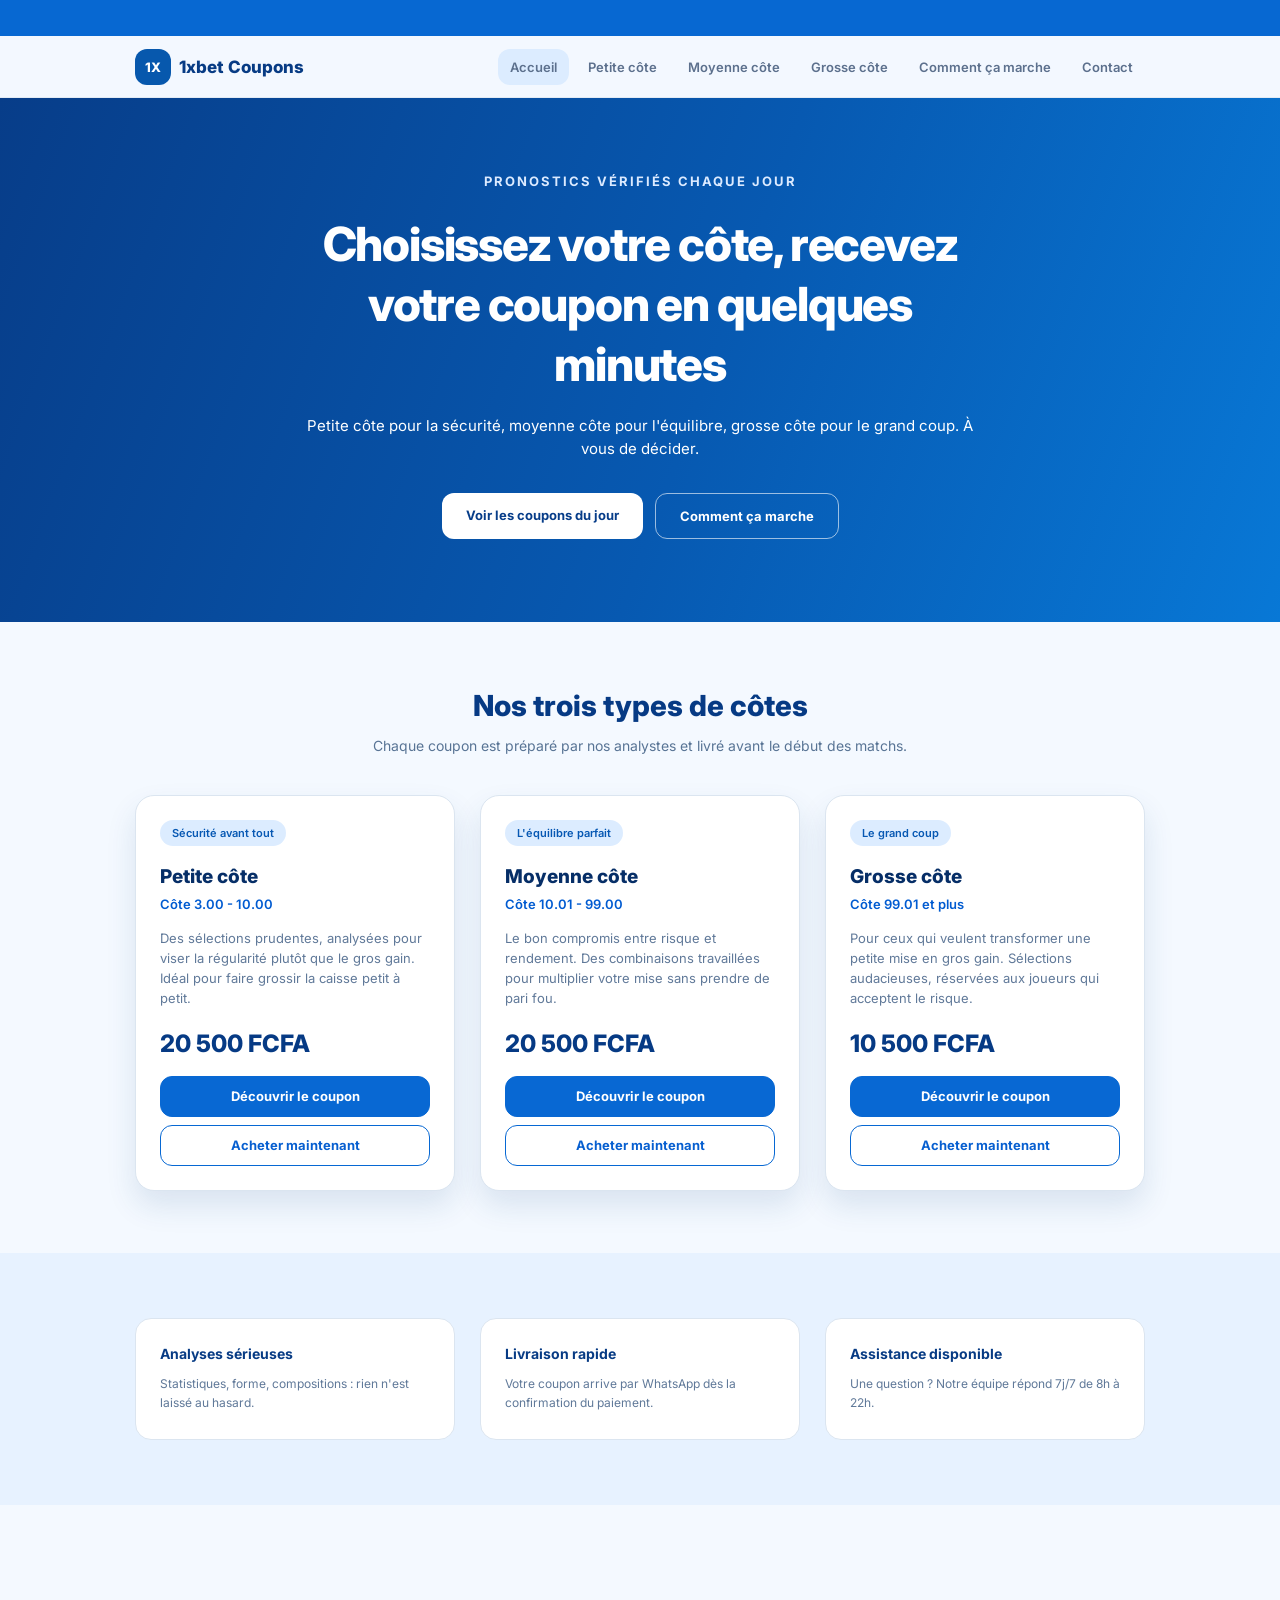
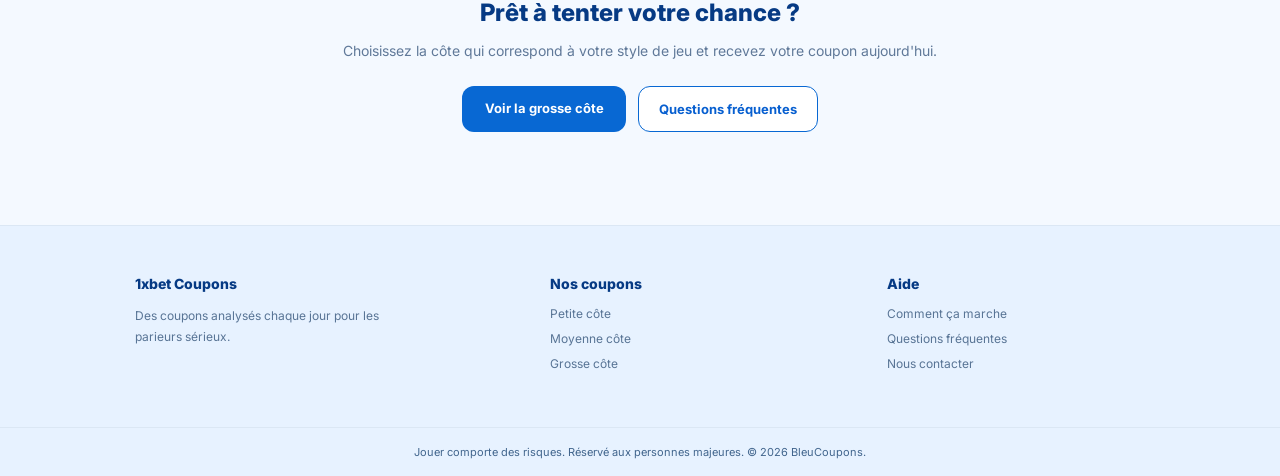
==== index.html @ 7a361ab4 "Add files via upload" ====
<!DOCTYPE html>
<html lang="fr">
<head>
    <meta charset="UTF-8">
    <meta name="viewport" content="width=device-width, initial-scale=1.0">
    <title>BleuCoupons</title>

    <link rel="stylesheet" href="style.css">

    <link rel="preconnect" href="https://fonts.googleapis.com">
    <link rel="preconnect" href="https://fonts.gstatic.com" crossorigin>
    <link href="https://fonts.googleapis.com/css2?family=Inter:wght@400;500;600;700;800&display=swap" rel="stylesheet">
</head>

<div class="announcement-bar">
    <div class="announcement-text">
       Vous recevrez votre code coupon sur WhatsApp sous 5 minutes après paiement.

    </div>
</div>

<body>

    <!-- ================= HEADER ================= -->

    <header class="header">
        <div class="header-container">

            <a href="index.html" class="logo">
                <span class="logo-box">1X</span>
                <span class="logo-text">1xbet Coupons</span>
            </a>

            <nav class="navigation">
                <a href="index.html" class="active">Accueil</a>
                <a href="Petite côte.html">Petite côte</a>
                <a href="Moyenne côte.html">Moyenne côte</a>
                <a href="Grosse côte.html">Grosse côte</a>
                <a href="Comment ça marche.html">Comment ça marche</a>
                <a href="Contact.html">Contact</a>
            </nav>

        </div>
    </header>


    <!-- ================= HERO ================= -->

    <section class="hero">

        <div class="hero-content">

            <div class="hero-label">
                PRONOSTICS VÉRIFIÉS CHAQUE JOUR
            </div>

            <h1>
                Choisissez votre côte, recevez<br>
                votre coupon en quelques<br>
                minutes
            </h1>

            <p>
                Petite côte pour la sécurité, moyenne côte pour l'équilibre,
                grosse côte pour le grand coup. À<br>
                vous de décider.
            </p>

            <div class="hero-buttons">

                <a href="#types-cotes" class="hero-button primary">
                    Voir les coupons du jour
                </a>

                <a href="Comment ça marche.html" class="hero-button secondary">
                    Comment ça marche
                </a>

            </div>

        </div>

    </section>


    <!-- ================= TYPES DE COTES ================= -->

    <section class="types-section" id="types-cotes">

        <div class="section-container">

            <div class="section-heading">

                <h2>Nos trois types de côtes</h2>

                <p>
                    Chaque coupon est préparé par nos analystes et livré avant le début des matchs.
                </p>

            </div>


            <div class="types-grid">

                <!-- PETITE COTE -->

                <div class="type-card">

                    <span class="type-badge">
                        Sécurité avant tout
                    </span>

                    <h3>Petite côte</h3>

                    <div class="cote">
                        Côte 3.00 - 10.00
                    </div>

                    <p>
                        Des sélections prudentes, analysées pour viser la
                        régularité plutôt que le gros gain. Idéal pour faire
                        grossir la caisse petit à petit.
                    </p>

                    <div class="card-price">
                        20 500 FCFA
                    </div>

                    <a href="Petite côte.html" class="card-button">
                        Découvrir le coupon
                    </a>

                    <button class="outline-button" onclick="acheter('Petite côte')">
                        Acheter maintenant
                    </button>

                </div>


                <!-- MOYENNE COTE -->

                <div class="type-card">

                    <span class="type-badge">
                        L'équilibre parfait
                    </span>

                    <h3>Moyenne côte</h3>

                    <div class="cote">
                        Côte 10.01 - 99.00
                    </div>

                    <p>
                        Le bon compromis entre risque et rendement.
                        Des combinaisons travaillées pour multiplier votre
                        mise sans prendre de pari fou.
                    </p>

                    <div class="card-price">
                        20 500 FCFA
                    </div>

                    <a href="Moyenne côte.html" class="card-button">
                        Découvrir le coupon
                    </a>

                    <button class="outline-button" onclick="acheter('Moyenne côte')">
                        Acheter maintenant
                    </button>

                </div>


                <!-- GROSSE COTE -->

                <div class="type-card">

                    <span class="type-badge">
                        Le grand coup
                    </span>

                    <h3>Grosse côte</h3>

                    <div class="cote">
                        Côte 99.01 et plus
                    </div>

                    <p>
                        Pour ceux qui veulent transformer une petite mise
                        en gros gain. Sélections audacieuses, réservées
                        aux joueurs qui acceptent le risque.
                    </p>

                    <div class="card-price">
                        10 500 FCFA
                    </div>

                    <a href="Grosse côte.html" class="card-button">
                        Découvrir le coupon
                    </a>

                    <button class="outline-button" onclick="acheter('Grosse côte')">
                        Acheter maintenant
                    </button>

                </div>

            </div>

        </div>

    </section>


    <!-- ================= AVANTAGES ================= -->

    <section class="advantages-section">

        <div class="advantages-container">

            <div class="advantage-card">

                <h3>Analyses sérieuses</h3>

                <p>
                    Statistiques, forme, compositions : rien n'est
                    laissé au hasard.
                </p>

            </div>


            <div class="advantage-card">

                <h3>Livraison rapide</h3>

                <p>
                    Votre coupon arrive par WhatsApp dès la
                    confirmation du paiement.
                </p>

            </div>


            <div class="advantage-card">

                <h3>Assistance disponible</h3>

                <p>
                    Une question ? Notre équipe répond 7j/7 de 8h à 22h.
                </p>

            </div>

        </div>

    </section>


    <!-- ================= CTA ================= -->

    <section class="cta-section">

        <div class="cta-container">

            <h2>
                Prêt à tenter votre chance ?
            </h2>

            <p>
                Choisissez la côte qui correspond à votre style de jeu
                et recevez votre coupon aujourd'hui.
            </p>

            <div class="cta-buttons">

                <a href="Grosse côte.html" class="cta-button primary">
                    Voir la grosse côte
                </a>

                <a href="#" class="cta-button secondary">
                    Questions fréquentes
                </a>

            </div>

        </div>

    </section>


    <!-- ================= FOOTER ================= -->

    <footer class="footer">

        <div class="footer-container">

            <div class="footer-column">

                <h3>1xbet Coupons</h3>

                <p>
                    Des coupons analysés chaque jour pour les parieurs sérieux.
                </p>

            </div>


            <div class="footer-column">

                <h3>Nos coupons</h3>

                <a href="Petite côte.html">Petite côte</a>
                <a href="Moyenne côte.html">Moyenne côte</a>
                <a href="Grosse côte.html">Grosse côte</a>

            </div>


            <div class="footer-column">

                <h3>Aide</h3>

                <a href="Comment ça marche.html">
                    Comment ça marche
                </a>

                <a href="#">
                    Questions fréquentes
                </a>

                <a href="Contact.html">
                    Nous contacter
                </a>

            </div>

        </div>


        <div class="footer-bottom">
            Jouer comporte des risques. Réservé aux personnes majeures. © 2026 BleuCoupons.
        </div>

    </footer>


    <script src="script.js"></script>

</body>
</html>
---- style.css ----
* {
    margin: 0;
    padding: 0;
    box-sizing: border-box;
}

html {
    scroll-behavior: smooth;
}

body {
    font-family: "Inter", sans-serif;
    background: #f4f9ff;
    color: #073b84;
}


.announcement-bar {
    width: 100%;
    height: 36px;
    background: #0768d2;
    overflow: hidden;
    display: flex;
    align-items: center;
    white-space: nowrap;
}

.announcement-text {
    display: inline-block;
    padding-left: 100%;
    animation: defilement 20s linear infinite;
    color: #ffffff;
    font-size: 16px;
    font-weight: 500;
}

@keyframes defilement {
    from {
        transform: translateX(0);
    }

    to {
        transform: translateX(-100%);
    }
}

/* ================= HEADER ================= */

.header {
    height: 62px;
    background: #f3f8ff;
    border-bottom: 1px solid #e2ebf5;

    position: sticky;
    top: 0;
    z-index: 1000;
}

.header-container {
    width: 1010px;
    max-width: calc(100% - 32px);
    height: 100%;
    margin: auto;

    display: flex;
    align-items: center;
    justify-content: space-between;
}


/* LOGO */

.logo {
    display: flex;
    align-items: center;
    gap: 8px;

    text-decoration: none;
}

.logo-box {
    width: 36px;
    height: 36px;

    background: #0758ad;
    color: white;

    border-radius: 12px;

    display: flex;
    align-items: center;
    justify-content: center;

    font-size: 13px;
    font-weight: 800;
}

.logo-text {
    color: #073b84;

    font-size: 17px;
    font-weight: 800;
}


/* NAVIGATION */

.navigation {
    display: flex;
    align-items: center;
    gap: 7px;
}

.navigation a {
    color: #5c708d;

    text-decoration: none;

    font-size: 13px;
    font-weight: 600;

    padding: 10px 12px;

    border-radius: 12px;

    transition: 0.2s;
}

.navigation a:hover {
    background: #e4effd;
}

.navigation a.active {
    background: #dcecff;
    color: #5c708d;
}


/* ================= HERO ================= */

.hero {
    min-height: 524px;

    background: linear-gradient(
        110deg,
        #073d89 0%,
        #0759b1 55%,
        #0878d6 100%
    );

    color: white;

    display: flex;
    justify-content: center;
    align-items: center;

    text-align: center;
}

.hero-content {
    width: 100%;
    max-width: 1000px;

    margin-top: -8px;
}

.hero-label {
    font-size: 13px;
    font-weight: 700;

    letter-spacing: 2px;

    margin-bottom: 25px;

    color: #dbeaff;
}

.hero h1 {
    font-size: 47px;
    line-height: 1.28;

    font-weight: 800;

    letter-spacing: -1.2px;

    margin-bottom: 20px;
}

.hero p {
    font-size: 15px;
    line-height: 1.55;

    color: white;

    margin-bottom: 33px;
}

.hero-buttons {
    display: flex;
    justify-content: center;
    gap: 12px;
}

.hero-button {
    min-width: 181px;

    padding: 14px 24px;

    border-radius: 12px;

    text-decoration: none;

    font-size: 13px;
    font-weight: 700;

    transition: 0.2s;
}

.hero-button.primary {
    background: white;
    color: #073d89;
}

.hero-button.primary:hover {
    transform: translateY(-1px);
}

.hero-button.secondary {
    border: 1px solid rgba(255,255,255,0.6);
    color: white;
    background: transparent;
}

.hero-button.secondary:hover {
    background: rgba(255,255,255,0.08);
}


/* ================= TYPES SECTION ================= */

.types-section {
    background: #f4f9ff;

    padding: 66px 0 62px;
}

.section-container {
    width: 1010px;
    max-width: calc(100% - 32px);

    margin: auto;
}

.section-heading {
    text-align: center;

    margin-bottom: 41px;
}

.section-heading h2 {
    color: #063a84;

    font-size: 29px;
    font-weight: 800;

    margin-bottom: 14px;
}

.section-heading p {
    color: #587495;

    font-size: 14px;
}


/* CARDS */

.types-grid {
    display: grid;

    grid-template-columns: repeat(3, 1fr);

    gap: 25px;
}

.type-card {
    min-height: 372px;

    background: white;

    border: 1px solid #dbe5f0;

    border-radius: 19px;

    padding: 24px;

    box-shadow: 0 15px 30px rgba(28, 76, 130, 0.12);

    display: flex;
    flex-direction: column;
}

.type-badge {
    width: fit-content;

    background: #dcecff;
    color: #0758b3;

    border-radius: 20px;

    padding: 6px 12px;

    font-size: 11px;
    font-weight: 600;

    margin-bottom: 19px;
}

.type-card h3 {
    color: #062e67;

    font-size: 19px;
    font-weight: 800;

    margin-bottom: 8px;
}

.cote {
    color: #005bd1;

    font-size: 13px;
    font-weight: 600;

    margin-bottom: 16px;
}

.type-card > p {
    color: #607999;

    font-size: 13px;
    line-height: 1.55;

    margin-bottom: 20px;
}

.card-price {
    color: #063a84;

    font-size: 24px;
    font-weight: 800;

    margin-top: auto;

    margin-bottom: 18px;
}

.card-button,
.outline-button {
    width: 100%;

    height: 41px;

    border-radius: 12px;

    font-family: inherit;

    font-size: 13px;
    font-weight: 700;

    cursor: pointer;

    text-decoration: none;

    display: flex;
    align-items: center;
    justify-content: center;
}

.card-button {
    background: #0868d3;

    color: white;

    border: 1px solid #0868d3;

    margin-bottom: 8px;
}

.card-button:hover {
    background: #075bbc;
}

.outline-button {
    background: white;

    color: #075fd0;

    border: 1px solid #0768d3;
}

.outline-button:hover {
    background: #f1f7ff;
}


/* ================= AVANTAGES ================= */

.advantages-section {
    background: #e7f2ff;

    padding: 65px 0;
}

.advantages-container {
    width: 1010px;
    max-width: calc(100% - 32px);

    margin: auto;

    display: grid;

    grid-template-columns: repeat(3, 1fr);

    gap: 25px;
}

.advantage-card {
    background: white;

    border: 1px solid #dbe5f0;

    border-radius: 16px;

    padding: 26px 24px;

    min-height: 121px;
}

.advantage-card h3 {
    color: #073b84;

    font-size: 14px;
    font-weight: 700;

    margin-bottom: 12px;
}

.advantage-card p {
    color: #607999;

    font-size: 12px;
    line-height: 1.65;
}


/* ================= CTA ================= */

.cta-section {
    background: #f4f9ff;

    min-height: 320px;

    display: flex;
    align-items: center;
    justify-content: center;

    text-align: center;
}

.cta-container {
    width: 100%;
    max-width: 1000px;

    padding: 45px 20px;
}

.cta-container h2 {
    color: #063a84;

    font-size: 24px;
    font-weight: 800;

    margin-bottom: 15px;
}

.cta-container p {
    color: #607999;

    font-size: 14px;

    margin-bottom: 27px;
}

.cta-buttons {
    display: flex;
    justify-content: center;

    gap: 12px;
}

.cta-button {
    min-width: 164px;

    padding: 14px 20px;

    border-radius: 12px;

    text-decoration: none;

    font-size: 13px;
    font-weight: 700;
}

.cta-button.primary {
    background: #0868d3;
    color: white;
}

.cta-button.secondary {
    border: 1px solid #0868d3;
    color: #075fd0;
    background: white;
}


/* ================= FOOTER ================= */

.footer {
    background: #e7f2ff;

    border-top: 1px solid #dbe7f4;
}

.footer-container {
    width: 1010px;
    max-width: calc(100% - 32px);

    margin: auto;

    padding: 49px 0 46px;

    display: grid;

    grid-template-columns: 1.3fr 1fr 1fr;

    gap: 80px;
}

.footer-column {
    display: flex;
    flex-direction: column;
}

.footer-column h3 {
    color: #063a84;

    font-size: 14px;
    font-weight: 800;

    margin-bottom: 14px;
}

.footer-column p {
    max-width: 290px;

    color: #587495;

    font-size: 12px;
    line-height: 1.7;
}

.footer-column a {
    color: #587495;

    text-decoration: none;

    font-size: 12px;

    margin-bottom: 10px;
}

.footer-column a:hover {
    color: #0868d3;
}

.footer-bottom {
    border-top: 1px solid #dbe7f4;

    min-height: 49px;

    display: flex;
    align-items: center;
    justify-content: center;

    text-align: center;

    padding: 10px 20px;

    color: #41658d;

    font-size: 11px;
}


/* ================= RESPONSIVE ================= */

@media (max-width: 900px) {

    .navigation a {
        padding: 9px 7px;
        font-size: 14px;
    }

    .types-grid {
        grid-template-columns: 1fr;
    }

    .type-card {
        min-height: auto;
    }

    .advantages-container {
        grid-template-columns: 1fr;
    }

    .footer-container {
        grid-template-columns: 1fr 1fr;

        gap: 35px;
    }

    .footer-column:first-child {
        grid-column: 1 / -1;
    }
}


@media (max-width: 650px) {

    .header {
        height: auto;
    }

    .header-container {
        padding: 11px 0;

        flex-direction: column;

        gap: 10px;
    }

    .navigation {
        width: 100%;

        overflow-x: auto;

        justify-content: flex-start;

        padding-bottom: 2px;
    }

    .navigation a {
        white-space: nowrap;
    }

    .hero {
        min-height: 540px;
    }

    .hero-content {
        padding: 40px 20px;
    }

    .hero-label {
        font-size: 11px;

        letter-spacing: 1.5px;

        margin-bottom: 20px;
    }

    .hero h1 {
        font-size: 31px;

        line-height: 1.3;

        letter-spacing: -0.5px;
    }

    .hero p {
        font-size: 13px;
    }

    .hero p br {
        display: none;
    }

    .hero-buttons {
        flex-direction: column;

        align-items: center;
    }

    .hero-button {
        width: 100%;
        max-width: 280px;
    }

    .section-heading h2 {
        font-size: 24px;
    }

    .section-heading p {
        line-height: 1.6;
    }

    .types-section {
        padding: 48px 0;
    }

    .advantages-section {
        padding: 45px 0;
    }

    .cta-section {
        min-height: 300px;
    }

    .cta-buttons {
        flex-direction: column;

        align-items: center;
    }

    .cta-button {
        width: 100%;
        max-width: 280px;
    }

    .footer-container {
        grid-template-columns: 1fr;

        gap: 30px;

        padding: 38px 0;
    }

    .footer-column:first-child {
        grid-column: auto;
    }
}
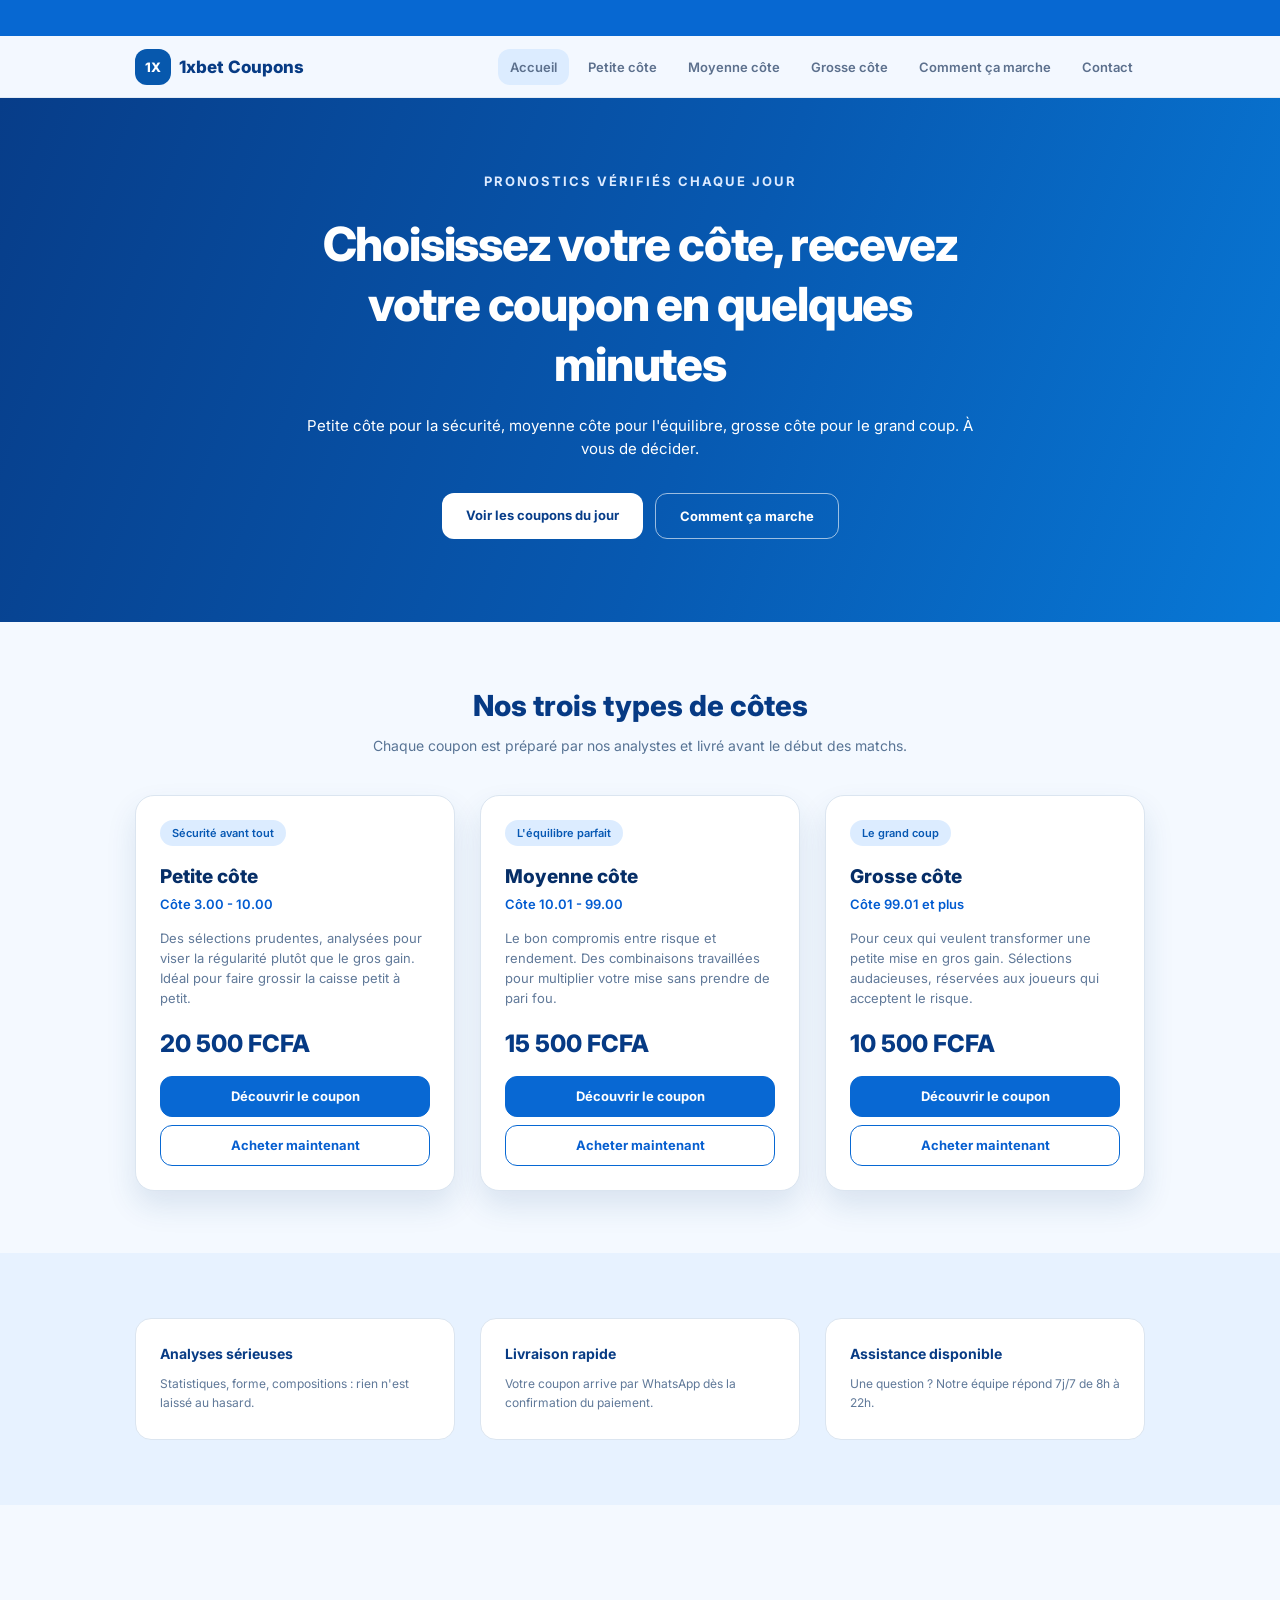
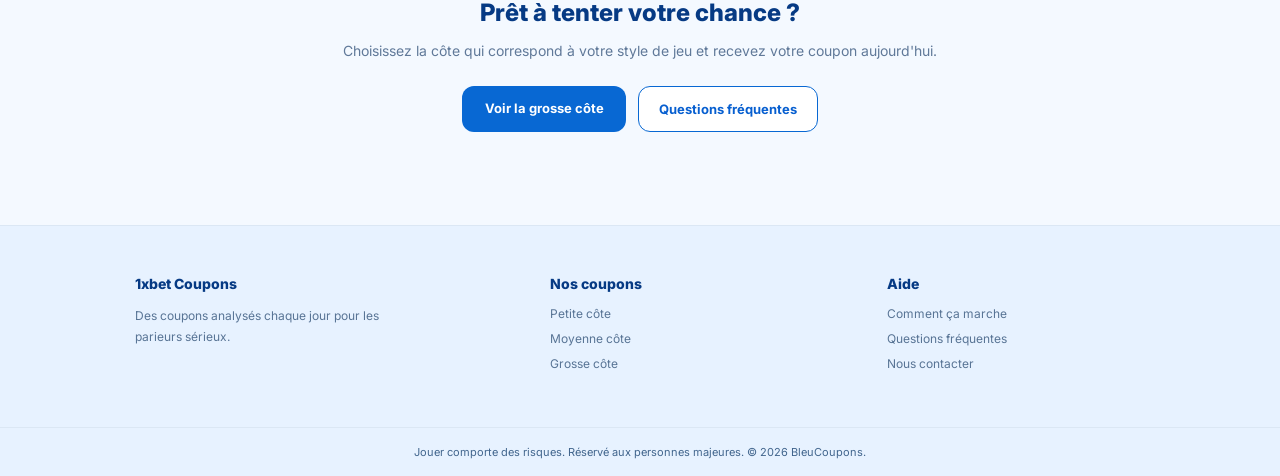
==== commit 58899769: "Update index.html" ====
--- a/index.html
+++ b/index.html
@@ -158,7 +158,7 @@
                     </p>
 
                     <div class="card-price">
-                        20 500 FCFA
+                        15 500 FCFA
                     </div>
 
                     <a href="Moyenne côte.html" class="card-button">
@@ -349,4 +349,4 @@
     <script src="script.js"></script>
 
 </body>
-</html>+</html>
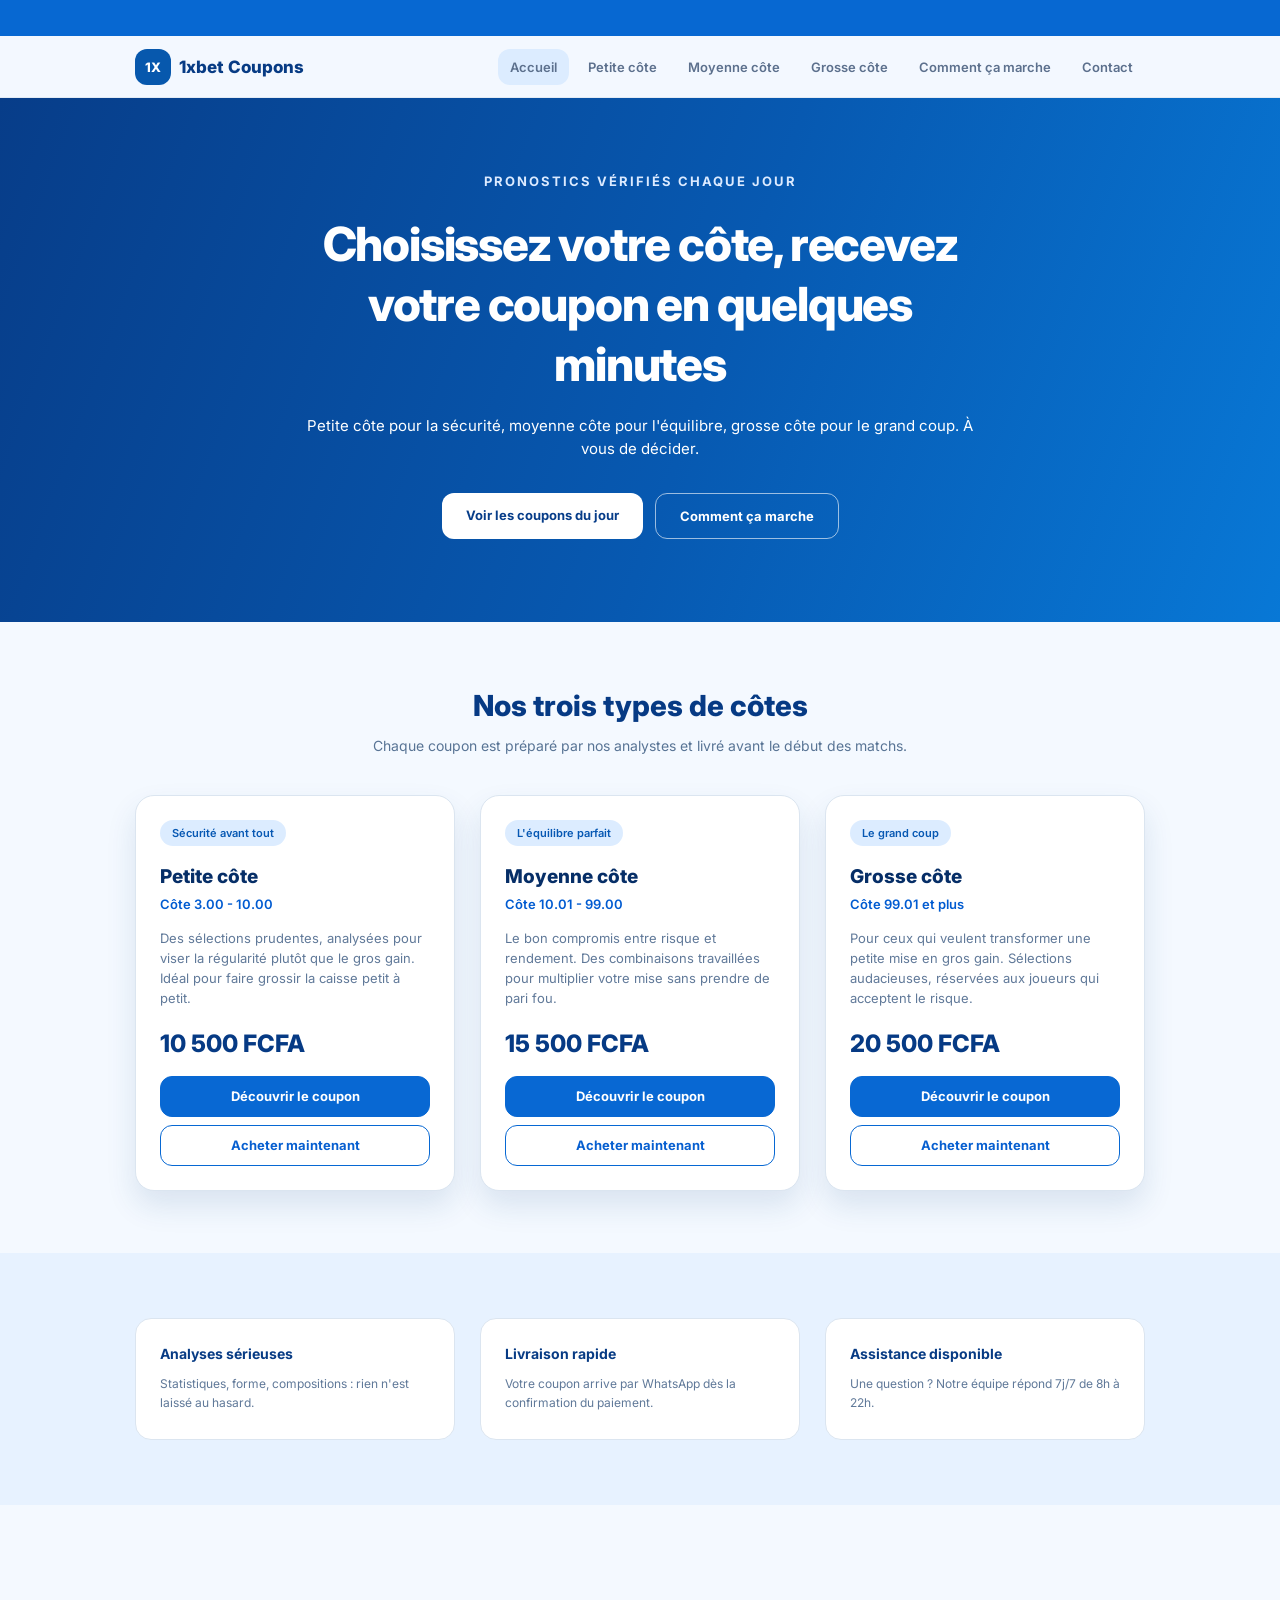
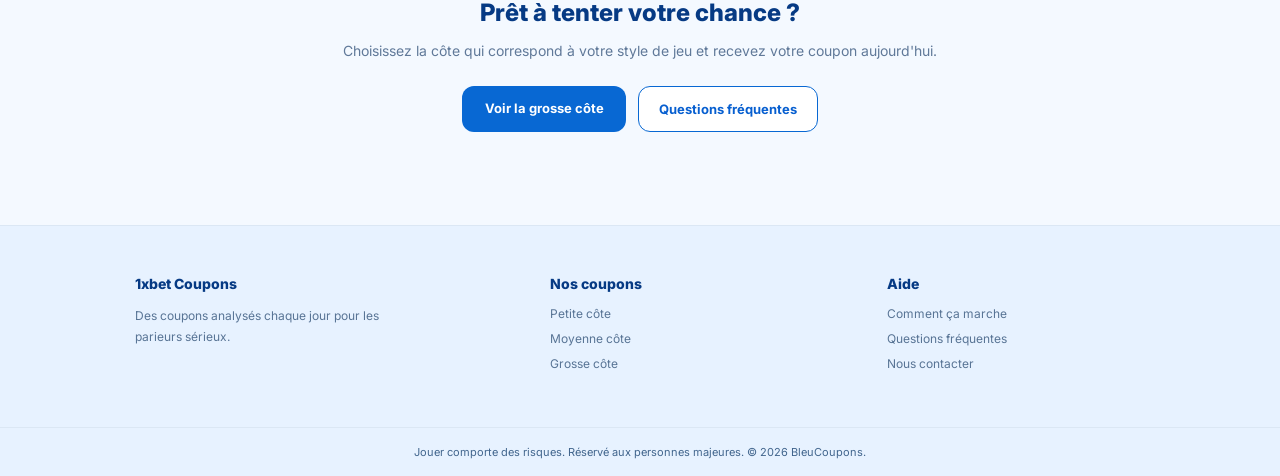
==== commit eb6a9295: "Update index.html" ====
--- a/index.html
+++ b/index.html
@@ -123,16 +123,17 @@
                     </p>
 
                     <div class="card-price">
-                        20 500 FCFA
+                        10 500 FCFA
                     </div>
 
                     <a href="Petite côte.html" class="card-button">
                         Découvrir le coupon
                     </a>
 
-                    <button class="outline-button" onclick="acheter('Petite côte')">
-                        Acheter maintenant
-                    </button>
+                  <a href="Petite côte.html" class="outline-button">
+    Acheter maintenant
+</a>
+
 
                 </div>
 
@@ -165,9 +166,9 @@
                         Découvrir le coupon
                     </a>
 
-                    <button class="outline-button" onclick="acheter('Moyenne côte')">
-                        Acheter maintenant
-                    </button>
+                    <a href="Moyenne côte.html" class="outline-button">
+    Acheter maintenant
+</a>
 
                 </div>
 
@@ -193,16 +194,17 @@
                     </p>
 
                     <div class="card-price">
-                        10 500 FCFA
+                        20 500 FCFA
                     </div>
 
                     <a href="Grosse côte.html" class="card-button">
                         Découvrir le coupon
                     </a>
 
-                    <button class="outline-button" onclick="acheter('Grosse côte')">
-                        Acheter maintenant
-                    </button>
+                    <a href="Grosse côte.html" class="outline-button">
+    Acheter maintenant
+</a>
+
 
                 </div>
 
--- a/style.css
+++ b/style.css
@@ -30,7 +30,7 @@
     padding-left: 100%;
     animation: defilement 20s linear infinite;
     color: #ffffff;
-    font-size: 16px;
+    font-size: 10px;
     font-weight: 500;
 }
 
@@ -748,4 +748,4 @@
     .footer-column:first-child {
         grid-column: auto;
     }
-}+}
